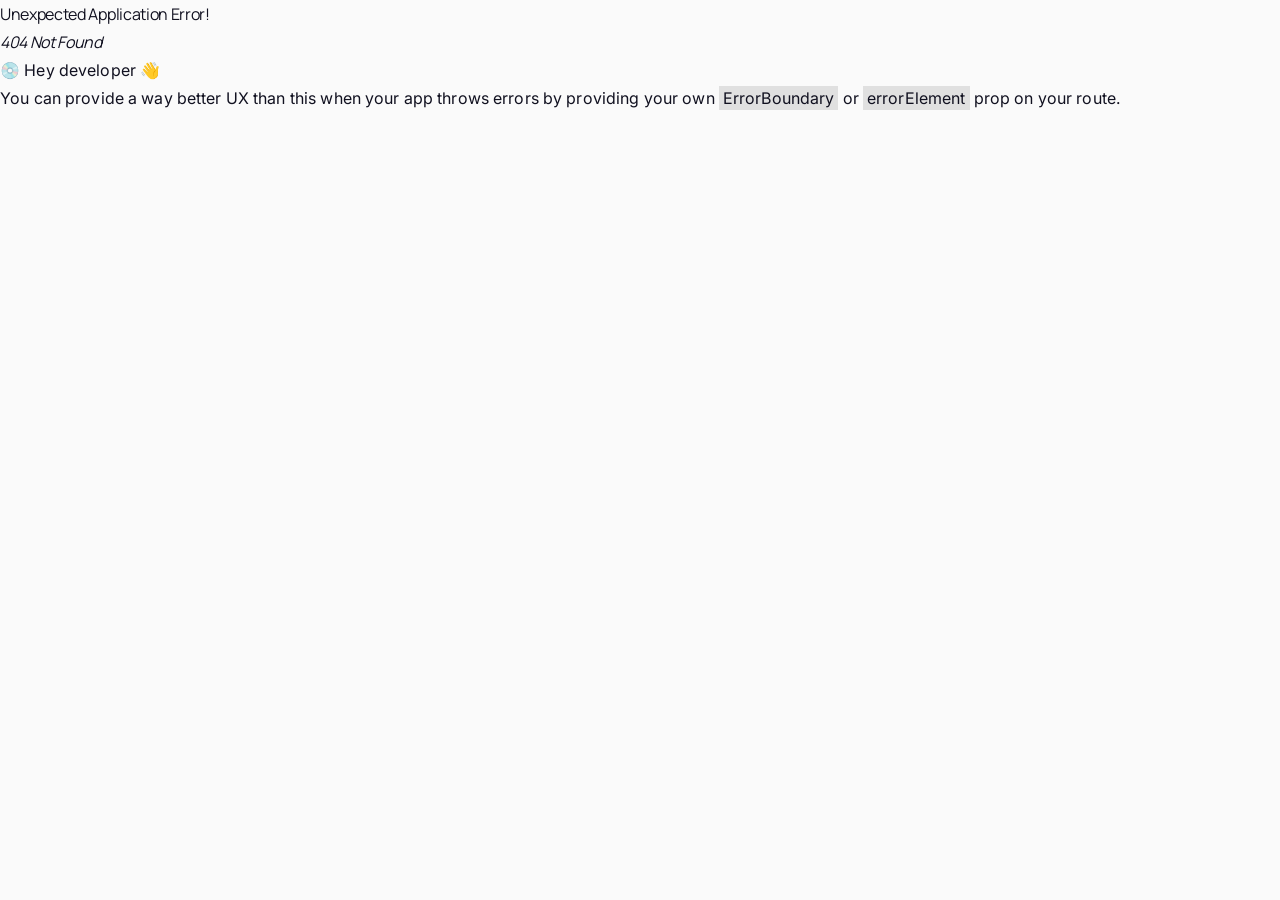
==== index.html @ 6ccb8074 "logo+tabs" ====
<!doctype html>
<html lang="en">
  <head>
    <meta charset="UTF-8" />
    <link rel="icon" type="image/svg+xml" href="/favicon.svg" />
    <meta name="viewport" content="width=device-width, initial-scale=1.0" />
    <title>Yuliia Symonenko — Growth Product Designer</title>
    <link rel="preconnect" href="https://fonts.googleapis.com" />
    <link rel="preconnect" href="https://fonts.gstatic.com" crossorigin="" />
    <link href="https://fonts.googleapis.com/css2?family=Manrope:wght@300;400;500;600;700;800&family=Inter:wght@300;400;500;600;700&display=swap" rel="stylesheet" />
    <script>
      (function() {
        function getTimeBasedTheme() {
          var hour = new Date().getHours();
          return hour >= 19 || hour < 7 ? 'dark' : 'light';
        }

        try {
          var theme = localStorage.getItem('theme-preference');
          if (!theme) {
            theme = getTimeBasedTheme();
          }
          if (theme === 'dark') {
            document.documentElement.classList.add('dark');
          }
        } catch (e) {}
      })();
    </script>
    <script type="module" crossorigin src="/assets/index-CUTWgVL_.js"></script>
    <link rel="stylesheet" crossorigin href="/assets/index-CQkGwTr8.css">
  </head>
  <body>
    <div id="root"></div>
  </body>
</html>
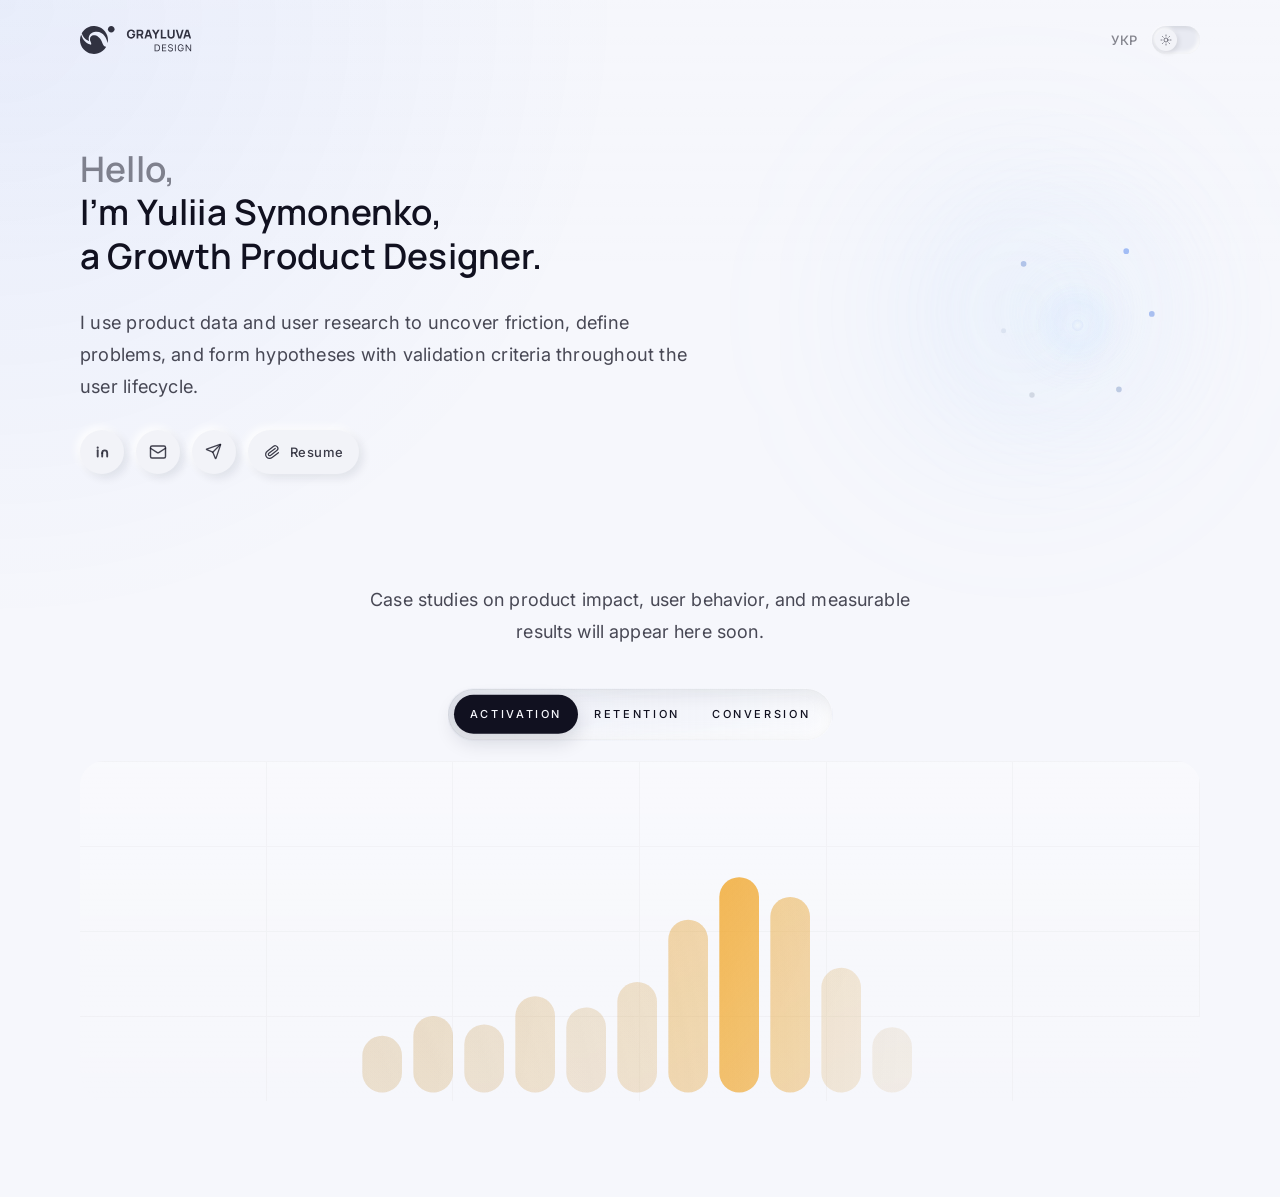
==== commit d46e61df: "ui upd" ====
--- a/index.html
+++ b/index.html
@@ -14,7 +14,6 @@
           var hour = new Date().getHours();
           return hour >= 19 || hour < 7 ? 'dark' : 'light';
         }
-
         try {
           var theme = localStorage.getItem('theme-preference');
           if (!theme) {
@@ -26,8 +25,8 @@
         } catch (e) {}
       })();
     </script>
-    <script type="module" crossorigin src="/assets/index-CUTWgVL_.js"></script>
-    <link rel="stylesheet" crossorigin href="/assets/index-CQkGwTr8.css">
+    <script type="module" crossorigin src="/assets/index-D91MyZhY.js"></script>
+    <link rel="stylesheet" crossorigin href="/assets/index-B1wnQHdT.css">
   </head>
   <body>
     <div id="root"></div>
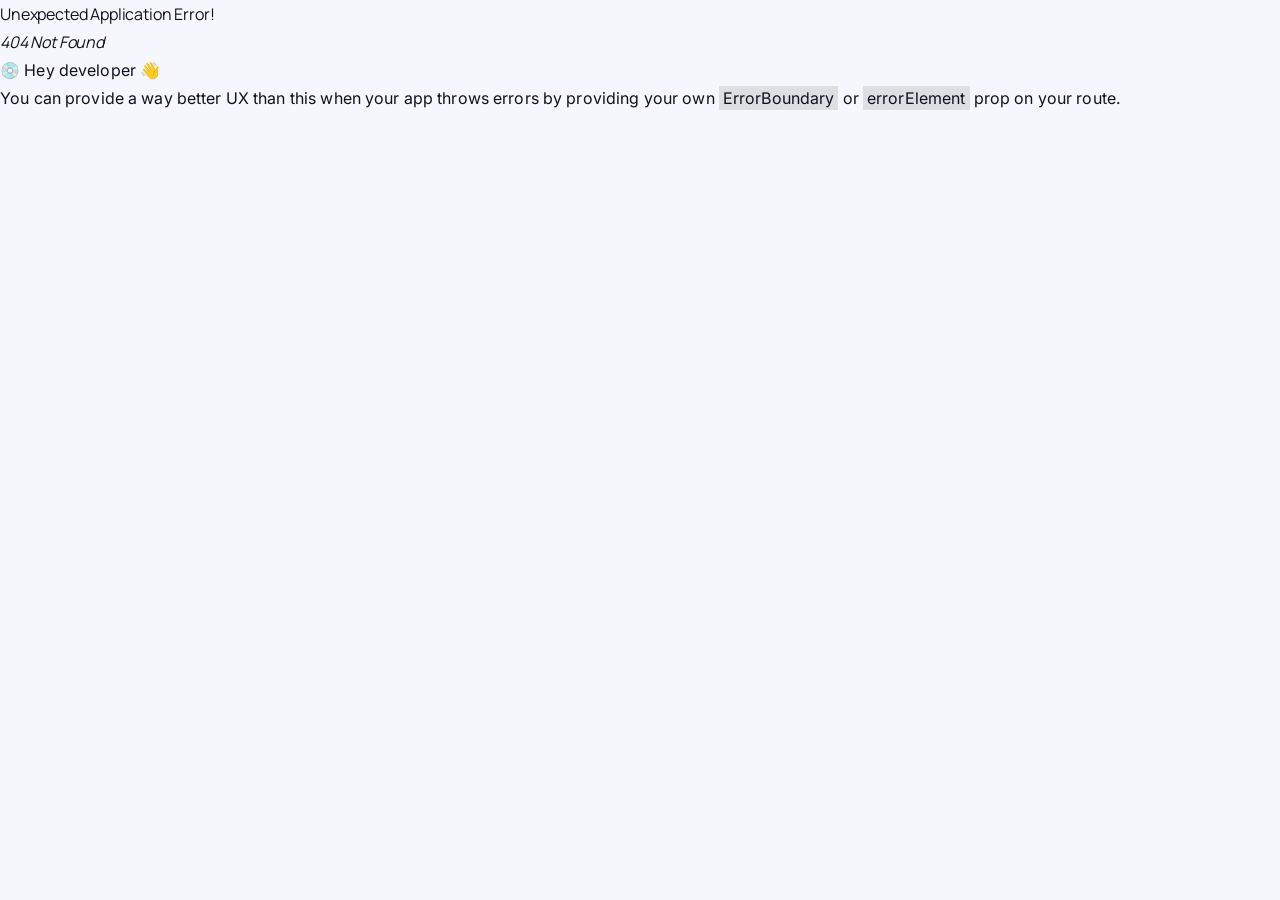
==== commit f8b7a8f0: "First case added" ====
--- a/index.html
+++ b/index.html
@@ -14,6 +14,7 @@
           var hour = new Date().getHours();
           return hour >= 19 || hour < 7 ? 'dark' : 'light';
         }
+
         try {
           var theme = localStorage.getItem('theme-preference');
           if (!theme) {
@@ -25,8 +26,8 @@
         } catch (e) {}
       })();
     </script>
-    <script type="module" crossorigin src="/assets/index-D91MyZhY.js"></script>
-    <link rel="stylesheet" crossorigin href="/assets/index-B1wnQHdT.css">
+    <script type="module" crossorigin src="/assets/index-wg9S2vc6.js"></script>
+    <link rel="stylesheet" crossorigin href="/assets/index-D1EOJ3WQ.css">
   </head>
   <body>
     <div id="root"></div>
